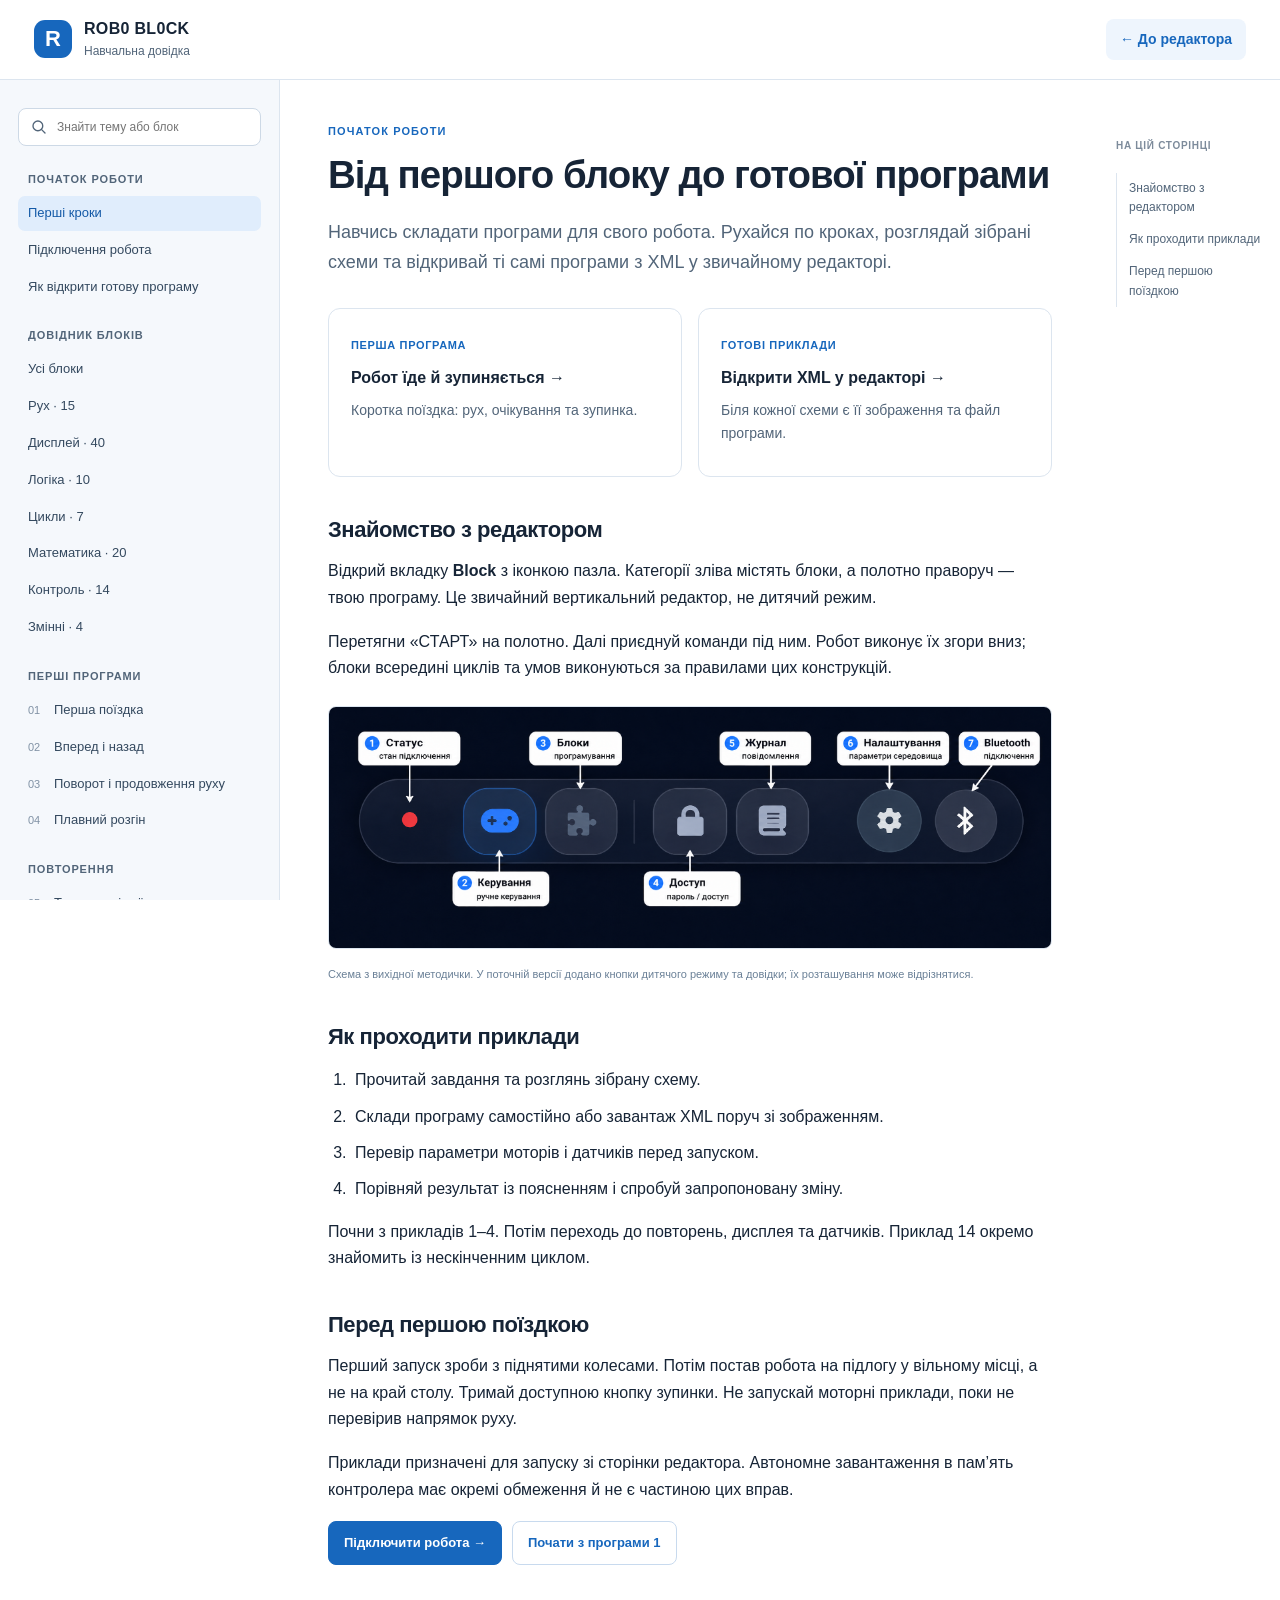
==== guide/index.html @ d167c44c "Add student guide, kids editor and multi-frame animation block" ====
<!doctype html>
<html lang="uk"><head><meta charset="utf-8"><meta name="viewport" content="width=device-width,initial-scale=1"><meta name="theme-color" content="#f5f8fc"><title>Методичка ROB0 BL0CK</title><link rel="stylesheet" href="guide.css"></head>
<body>
<a class="skip" href="#article">Перейти до матеріалу</a>
<header class="top"><a class="brand" href="#start"><span class="brand-mark">R</span><span>ROB0 BL0CK <small>Навчальна довідка</small></span></a><div class="top-actions"><a class="editor-link" href="../">← До редактора</a><button id="menuToggle" class="menu-toggle" aria-label="Відкрити зміст" aria-expanded="false" aria-controls="sidebar">☰</button></div></header>
<div class="layout"><aside id="sidebar" class="sidebar"><label class="search"><span aria-hidden="true"><svg viewBox="0 0 24 24" fill="none" stroke="currentColor" stroke-width="1.8" stroke-linecap="round"><circle cx="10.5" cy="10.5" r="6.5"/><path d="m15.5 15.5 4.5 4.5"/></svg></span><input id="search" type="search" placeholder="Знайти тему або блок" aria-label="Пошук у змісті"></label><nav id="navigation" aria-label="Зміст методички"></nav><p id="noResults" hidden>Нічого не знайдено. Спробуй «рух», «датчик» або «цикл».</p></aside>
<main id="article" tabindex="-1"><p>Завантаження методички…</p></main><aside class="on-page"><p>НА ЦІЙ СТОРІНЦІ</p><nav id="pageToc" aria-label="Розділи сторінки"></nav></aside></div>
<dialog id="imageDialog"><div class="dialog-bar"><strong>Зібрана програма</strong><button id="closeImage" aria-label="Закрити зображення">✕</button></div><div class="zoom-scroll"><img id="largeImage" alt="Збільшена схема програми"></div></dialog>
<link rel="stylesheet" href="block-reference.css?v=20261014-students-final">
<script src="block-reference.js?v=20261014-students-final"></script><script src="guide.js?v=20261014-students-final"></script></body></html>
---- guide/guide.css ----
:root{color-scheme:light;--ink:#162436;--muted:#526579;--line:#dce5ef;--blue:#1767bd;--pale:#eef5fd;--surface:#f5f8fc}*{box-sizing:border-box}html{scroll-behavior:smooth;scroll-padding-top:100px}body{margin:0;color:var(--ink);background:#fff;font-family:Inter,"Segoe UI",Arial,sans-serif;line-height:1.65}a{color:var(--blue);text-underline-offset:3px}button,input{font:inherit}button,a{touch-action:manipulation}button{cursor:pointer}button:focus-visible,a:focus-visible,input:focus-visible,summary:focus-visible{outline:3px solid #58a4f2;outline-offset:4px}.skip{position:fixed;top:-80px;left:16px;z-index:100;background:white;padding:12px}.skip:focus{top:8px}.top{height:80px;position:sticky;top:0;z-index:10;background:#fff;border-bottom:1px solid var(--line);display:flex;align-items:center;justify-content:space-between;padding:0 34px;gap:16px}.brand{text-decoration:none;display:flex;align-items:center;gap:12px;color:var(--ink);font-weight:750;letter-spacing:.02em;line-height:1.3}.brand small{display:block;font-size:12px;font-weight:500;letter-spacing:0;color:var(--muted);margin-top:4px}.brand-mark{background:#1767bd;color:white;width:38px;height:38px;display:grid;place-items:center;border-radius:11px;font-size:22px}.editor-link{text-decoration:none;font-size:14px;font-weight:600;padding:9px 14px;background:var(--pale);border-radius:8px}.top-actions{display:flex;gap:10px;align-items:center}.layout{display:grid;grid-template-columns:280px minmax(0,1080px) 180px;max-width:1640px;margin:auto;min-height:calc(100dvh - 80px)}.sidebar{position:sticky;top:80px;height:calc(100dvh - 80px);overflow:auto;border-right:1px solid var(--line);padding:28px 18px;background:var(--surface)}.search{display:flex;align-items:center;gap:8px;border:1px solid #cdd9e6;background:white;border-radius:8px;padding:8px 10px;margin-bottom:26px}.search span{font-size:23px;line-height:1;color:var(--muted)}.search input{border:0;width:100%;min-width:0;background:none;font-size:12px;color:var(--ink);padding:3px 0}.nav-group{margin-bottom:24px}.nav-group h2{font-size:11px;letter-spacing:.08em;text-transform:uppercase;color:var(--muted);margin:0 10px 9px;font-weight:750}.nav-link{display:flex;gap:9px;align-items:baseline;text-decoration:none;color:#34495f;font-size:13px;line-height:1.45;padding:8px 10px;border-radius:7px;margin:2px 0}.nav-link .num{font-variant-numeric:tabular-nums;color:#8192a5;font-size:11px;flex-shrink:0;width:17px}.nav-link:hover{background:#e8eff7}.nav-link[aria-current=page]{background:#e0edfc;color:#145aa7;font-weight:650}.sidebar-foot{font-size:11px;color:#748499;border-top:1px solid var(--line);padding:20px 10px 0}main{padding:42px 48px 64px;min-width:0}.eyebrow{font-size:11px;font-weight:750;color:var(--blue);text-transform:uppercase;letter-spacing:.1em;margin:0 0 12px}.breadcrumb{color:var(--muted);font-size:12px;margin-bottom:26px}.breadcrumb a{text-decoration:none}h1{font-size:clamp(28px,3vw,42px);font-weight:750;line-height:1.2;letter-spacing:-.025em;margin:0 0 20px}h2{font-size:22px;line-height:1.35;letter-spacing:-.02em;margin:38px 0 14px}h3{font-size:16px;margin:24px 0 8px}.lead{font-size:18px;color:var(--muted);max-width:770px;margin-bottom:26px}p{margin:12px 0 18px}ol,ul{padding-left:23px}li{padding-left:4px;margin:10px 0}.on-page{position:sticky;top:80px;height:max-content;padding:46px 16px;font-size:12px}.on-page p{font-size:10px;font-weight:750;letter-spacing:.07em;color:#7d8b9b}.on-page a{display:block;color:var(--muted);text-decoration:none;padding:6px 0 6px 12px;border-left:1px solid var(--line)}.on-page a:hover{color:var(--blue)}.intro-grid{display:grid;grid-template-columns:1fr 1fr;gap:16px;margin:30px 0}.intro-card{border:1px solid var(--line);border-radius:12px;padding:22px;background:#fff;text-decoration:none;color:var(--ink);display:block}.intro-card:hover{border-color:#7ba9db;background:#f8fbff}.intro-card small{font-size:11px;color:var(--blue);letter-spacing:.06em;font-weight:700}.intro-card h3{margin:8px 0}.intro-card p{font-size:14px;color:var(--muted);margin:8px 0}.notice{border-left:3px solid #78a9dd;padding:2px 0 2px 17px;margin:24px 0;color:#425871;font-size:14px}.program-figure{margin:20px 0 12px;border:1px solid var(--line);border-radius:12px;overflow:hidden;background:#f6f9fd}.figure-top{display:flex;justify-content:space-between;align-items:center;gap:12px;border-bottom:1px solid var(--line);padding:12px 18px;font-size:12px;color:var(--muted)}.figure-top span{display:flex;align-items:center;gap:8px}.live-dot{width:7px;height:7px;border-radius:50%;background:#3e9e72;display:inline-block}.figure-top button{background:none;border:0;color:var(--blue);font-size:12px;padding:4px}.image-area{display:flex;justify-content:center;align-items:flex-start;padding:26px 18px;overflow:auto;background:white}.image-area img{display:block;width:auto;max-width:100%;max-height:650px;object-fit:contain;cursor:zoom-in}.program-figure figcaption{padding:9px 18px;font-size:11px;color:#63768b;border-top:1px solid var(--line)}.download-row{display:flex;align-items:center;gap:10px;flex-wrap:wrap;margin:18px 0 24px}.button{background:#1767bd;color:#fff;border:1px solid #1767bd;border-radius:8px;display:inline-flex;align-items:center;justify-content:center;gap:8px;padding:10px 15px;font-size:13px;font-weight:650;text-decoration:none}.button.secondary{background:white;color:var(--blue);border-color:#c8daee}.file-hint{font-size:12px;color:var(--muted)}details{margin:24px 0;border:1px solid var(--line);border-radius:9px}summary{cursor:pointer;font-size:13px;font-weight:600;padding:13px 16px}pre{background:#f1f5fa;border-top:1px solid var(--line);font-size:11px;line-height:1.7;max-height:360px;overflow:auto;padding:18px;margin:0;white-space:pre-wrap;overflow-wrap:anywhere;color:#284461}code{font-family:Consolas,monospace;font-size:.9em}.steps{counter-reset:step;list-style:none;padding:0}.steps li{counter-increment:step;display:flex;gap:14px;align-items:flex-start;padding:14px 0;border-bottom:1px solid #edf1f6;margin:0}.steps li::before{content:counter(step);background:#eaf2fd;color:#1767bd;border-radius:50%;width:27px;height:27px;flex-shrink:0;text-align:center;line-height:27px;font-size:12px;font-weight:700}.steps span{font-size:15px;padding-top:1px}.pager{display:flex;justify-content:space-between;gap:22px;border-top:1px solid var(--line);padding-top:25px;margin-top:42px}.pager a{text-decoration:none;max-width:48%;font-size:14px;font-weight:600}.pager a:last-child{text-align:right;margin-left:auto}.pager small{display:block;color:var(--muted);font-size:10px;letter-spacing:.08em;text-transform:uppercase;font-weight:500;margin-bottom:6px}.menu-toggle{display:none;border:1px solid var(--line);border-radius:7px;background:white;padding:6px 11px}dialog{border:1px solid #cad8e7;border-radius:12px;padding:0;max-width:96vw;max-height:94dvh;width:max-content;background:white;color:var(--ink)}dialog::backdrop{background:#13283d99}.dialog-bar{display:flex;justify-content:space-between;gap:40px;align-items:center;padding:12px 18px;border-bottom:1px solid var(--line)}.dialog-bar button{border:0;background:#edf3fa;border-radius:6px;padding:4px 10px}.zoom-scroll{max-width:94vw;max-height:80dvh;overflow:auto;padding:20px}.zoom-scroll img{display:block;max-width:none;max-height:none}.interface-photo{max-width:100%;height:auto;border:1px solid var(--line);border-radius:8px}noscript{padding:24px}.empty-state{padding:20px} @media(min-width:1700px){main{padding:48px 60px}}@media(max-width:1190px){.layout{grid-template-columns:250px minmax(0,1fr)}.on-page{display:none}main{padding:36px}}@media(max-width:760px){.top{height:68px;padding:0 16px}.brand{font-size:14px}.brand-mark{width:32px;height:32px}.brand small{font-size:10px}.editor-link{font-size:11px;padding:8px}.menu-toggle{display:block}.layout{display:block;min-height:calc(100dvh - 68px)}.sidebar{display:none;position:fixed;top:68px;bottom:0;left:0;width:min(320px,90vw);height:calc(100dvh - 68px);z-index:9;box-shadow:12px 0 35px #18304720}.sidebar.open{display:block}main{padding:28px 20px 44px}h1{font-size:29px}.lead{font-size:16px}.intro-grid{grid-template-columns:1fr}.figure-top{padding:10px 12px;font-size:11px}.image-area{padding:20px 10px}.image-area img{max-height:560px}.button{padding:10px 12px;font-size:12px}.steps span{font-size:14px}.pager{gap:12px}.pager a{font-size:12px}}@media print{.top,.sidebar,.on-page,.download-row,.pager,details,.figure-top button{display:none}.layout{display:block}main{padding:0}.program-figure{break-inside:avoid}.image-area img{max-height:550px}}
---- guide/block-reference.css ----
/* Slim theme-matched scrollbars, preserving native touch and keyboard scrolling. */
.search{align-items:center;gap:8px}.search span{display:grid;place-items:center;width:20px;height:20px;flex:0 0 20px}.search svg{width:18px;height:18px;display:block}.search input{outline:none;line-height:20px;padding:0}.search input:focus-visible{outline:none}.search:focus-within{border-color:#568cc2;outline:2px solid #d9e9fb;outline-offset:2px}.figure-top{justify-content:flex-end;border-bottom:0;background:white;padding-bottom:0}
html,.sidebar,pre,.zoom-scroll,.image-area,.table-scroll{scrollbar-width:thin;scrollbar-color:#afc2d8 transparent}
@supports selector(::-webkit-scrollbar){html,.sidebar,pre,.zoom-scroll,.image-area,.table-scroll{scrollbar-width:auto;scrollbar-color:auto}}
.nav-link,.nav-link[aria-current=page]{font-weight:500;white-space:nowrap}.nav-link>span:last-child{min-width:0;overflow:hidden;text-overflow:ellipsis;white-space:nowrap}
::-webkit-scrollbar{width:8px;height:8px}::-webkit-scrollbar-track{background:transparent}::-webkit-scrollbar-thumb{background:#afc2d8;border:2px solid #f5f8fc;border-radius:20px}::-webkit-scrollbar-thumb:hover{background:#7e9dbc}::-webkit-scrollbar-button{display:none;width:0;height:0}::-webkit-scrollbar-corner{background:transparent}
.category-pills{display:flex;flex-wrap:wrap;gap:8px;margin:25px 0}.category-pills a{padding:7px 13px;border:1px solid #d4e1f0;border-radius:20px;text-decoration:none;font-size:12px;color:#425a74}.category-pills a[aria-current=page]{background:#1767bd;border-color:#1767bd;color:white}.catalog-count{font-size:13px;color:#526579}.block-cards{display:grid;grid-template-columns:repeat(2,minmax(0,1fr));gap:15px;margin-top:28px}.block-card{border:1px solid #dce5ef;border-radius:11px;overflow:hidden;text-decoration:none;color:#162436}.block-card:hover{border-color:#78a7d9;background:#fbfdff}.block-thumb{height:125px;background:#f5f8fc;display:flex;justify-content:center;align-items:center;padding:18px}.block-thumb img{max-width:100%;max-height:90px;object-fit:contain}.block-card>div:last-child{padding:16px 18px 20px}.block-card h3{margin:0 0 7px;font-size:16px}.block-card p{font-size:12px;color:#526579;margin:0;line-height:1.65}.status-warning,.status-neutral{font-size:11px;display:inline-block;margin-top:9px;color:#8b4c18}.status-neutral{color:#536c85}.field-table{width:100%;border-collapse:collapse;font-size:13px}.field-table th,.field-table td{padding:14px 16px;text-align:left;border:1px solid #dce5ef;vertical-align:top}.field-table thead th{background:#eef5fd}.field-table tbody th{width:30%;font-weight:600}.field-table small{display:block;font:11px Consolas,monospace;color:#6a8097;margin-top:5px}.field-table p{margin:7px 0 0;font-size:12px;color:#526579}.table-scroll{overflow:auto}.related-links a{display:block;font-size:13px;padding:5px 0}.technical-type{padding:0 16px;font-size:12px}.source-figure{margin:24px 0}.source-figure figcaption{font-size:11px;color:#6a8097;margin-top:8px}@media(max-width:760px){.block-cards{grid-template-columns:1fr}.field-table th,.field-table td{padding:10px}.block-thumb{height:110px}}
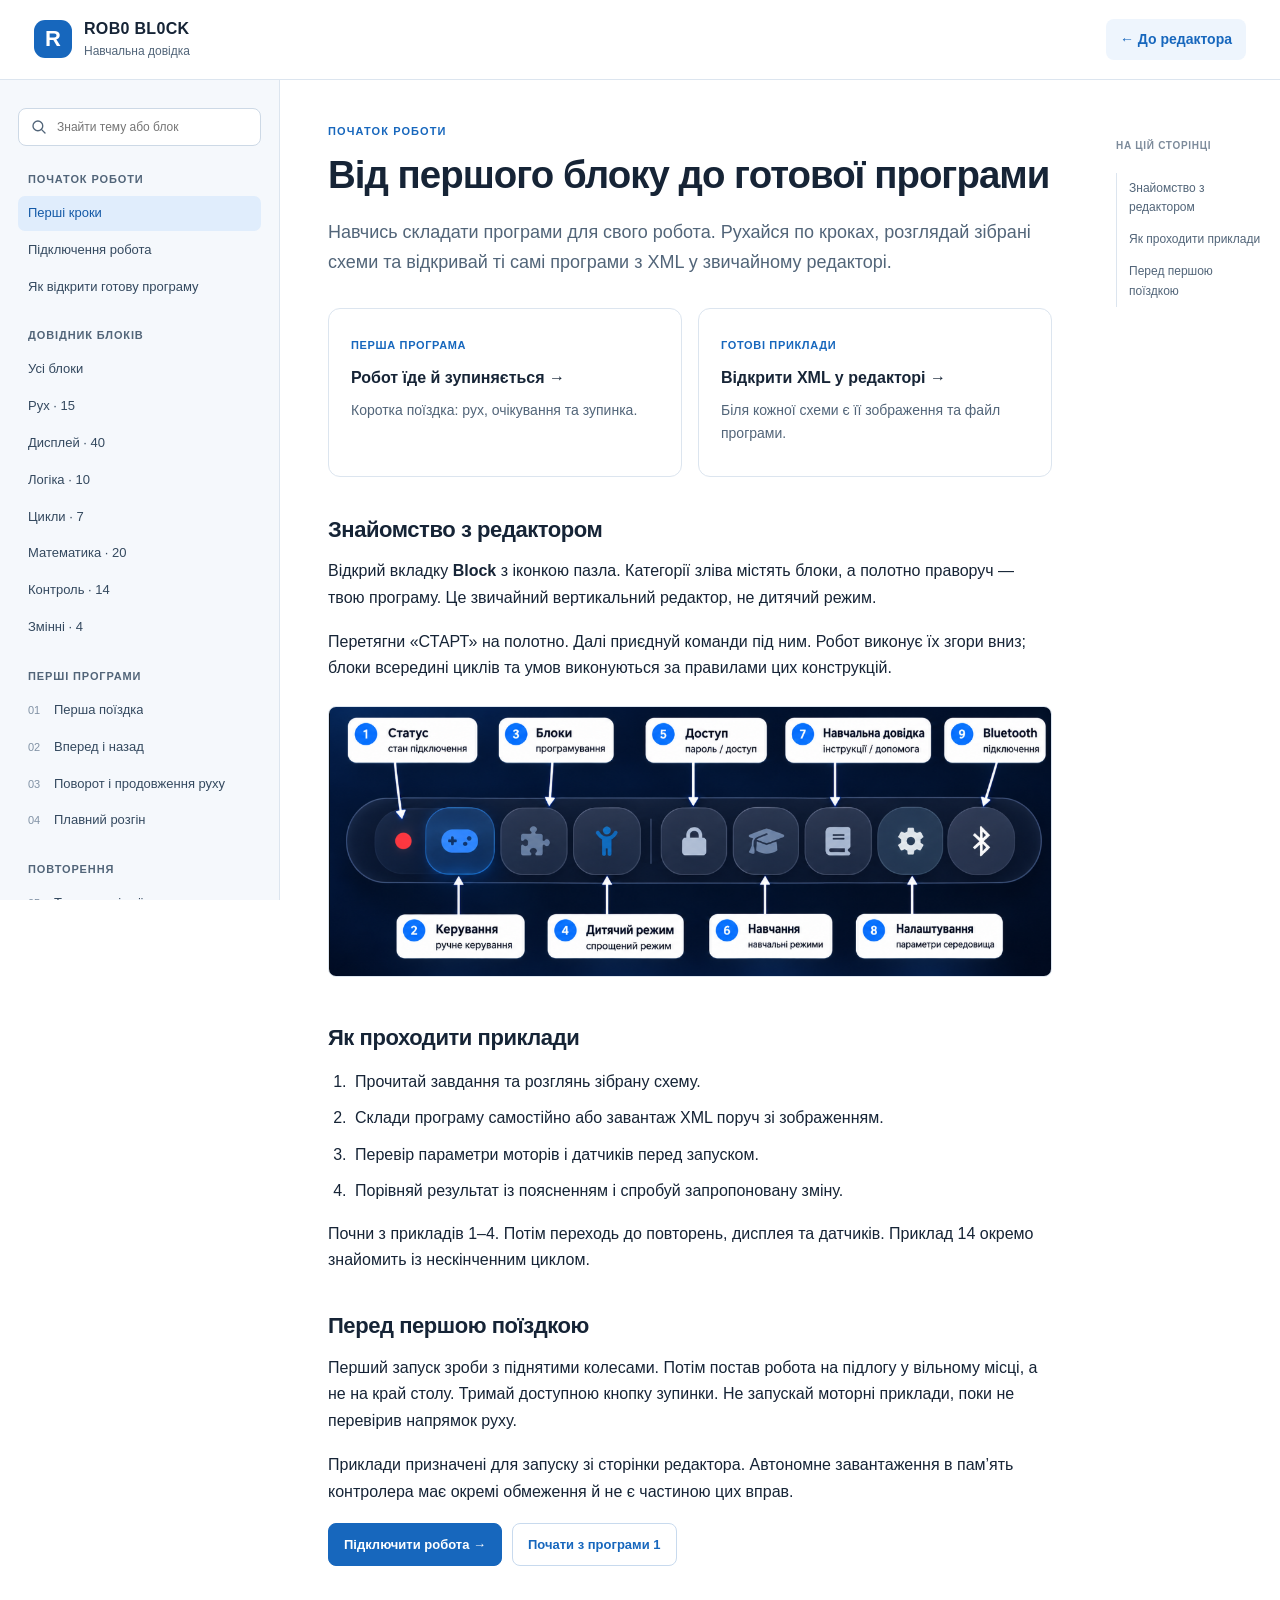
==== commit 10bc7b7e: "Update guide interface image and right-side mobile menu" ====
--- a/guide/index.html
+++ b/guide/index.html
@@ -6,5 +6,5 @@
 <div class="layout"><aside id="sidebar" class="sidebar"><label class="search"><span aria-hidden="true"><svg viewBox="0 0 24 24" fill="none" stroke="currentColor" stroke-width="1.8" stroke-linecap="round"><circle cx="10.5" cy="10.5" r="6.5"/><path d="m15.5 15.5 4.5 4.5"/></svg></span><input id="search" type="search" placeholder="Знайти тему або блок" aria-label="Пошук у змісті"></label><nav id="navigation" aria-label="Зміст методички"></nav><p id="noResults" hidden>Нічого не знайдено. Спробуй «рух», «датчик» або «цикл».</p></aside>
 <main id="article" tabindex="-1"><p>Завантаження методички…</p></main><aside class="on-page"><p>НА ЦІЙ СТОРІНЦІ</p><nav id="pageToc" aria-label="Розділи сторінки"></nav></aside></div>
 <dialog id="imageDialog"><div class="dialog-bar"><strong>Зібрана програма</strong><button id="closeImage" aria-label="Закрити зображення">✕</button></div><div class="zoom-scroll"><img id="largeImage" alt="Збільшена схема програми"></div></dialog>
-<link rel="stylesheet" href="block-reference.css?v=20261014-students-final">
-<script src="block-reference.js?v=20261014-students-final"></script><script src="guide.js?v=20261014-students-final"></script></body></html>
+<link rel="stylesheet" href="block-reference.css?v=20261014-menu-right">
+<script src="block-reference.js?v=20261014-students-final"></script><script src="guide.js?v=20261014-buddy"></script></body></html>
--- a/guide/block-reference.css
+++ b/guide/block-reference.css
@@ -3,5 +3,6 @@
 html,.sidebar,pre,.zoom-scroll,.image-area,.table-scroll{scrollbar-width:thin;scrollbar-color:#afc2d8 transparent}
 @supports selector(::-webkit-scrollbar){html,.sidebar,pre,.zoom-scroll,.image-area,.table-scroll{scrollbar-width:auto;scrollbar-color:auto}}
 .nav-link,.nav-link[aria-current=page]{font-weight:500;white-space:nowrap}.nav-link>span:last-child{min-width:0;overflow:hidden;text-overflow:ellipsis;white-space:nowrap}
+@media(max-width:760px){.sidebar{left:auto;right:0;box-shadow:-12px 0 35px #18304720}}
 ::-webkit-scrollbar{width:8px;height:8px}::-webkit-scrollbar-track{background:transparent}::-webkit-scrollbar-thumb{background:#afc2d8;border:2px solid #f5f8fc;border-radius:20px}::-webkit-scrollbar-thumb:hover{background:#7e9dbc}::-webkit-scrollbar-button{display:none;width:0;height:0}::-webkit-scrollbar-corner{background:transparent}
 .category-pills{display:flex;flex-wrap:wrap;gap:8px;margin:25px 0}.category-pills a{padding:7px 13px;border:1px solid #d4e1f0;border-radius:20px;text-decoration:none;font-size:12px;color:#425a74}.category-pills a[aria-current=page]{background:#1767bd;border-color:#1767bd;color:white}.catalog-count{font-size:13px;color:#526579}.block-cards{display:grid;grid-template-columns:repeat(2,minmax(0,1fr));gap:15px;margin-top:28px}.block-card{border:1px solid #dce5ef;border-radius:11px;overflow:hidden;text-decoration:none;color:#162436}.block-card:hover{border-color:#78a7d9;background:#fbfdff}.block-thumb{height:125px;background:#f5f8fc;display:flex;justify-content:center;align-items:center;padding:18px}.block-thumb img{max-width:100%;max-height:90px;object-fit:contain}.block-card>div:last-child{padding:16px 18px 20px}.block-card h3{margin:0 0 7px;font-size:16px}.block-card p{font-size:12px;color:#526579;margin:0;line-height:1.65}.status-warning,.status-neutral{font-size:11px;display:inline-block;margin-top:9px;color:#8b4c18}.status-neutral{color:#536c85}.field-table{width:100%;border-collapse:collapse;font-size:13px}.field-table th,.field-table td{padding:14px 16px;text-align:left;border:1px solid #dce5ef;vertical-align:top}.field-table thead th{background:#eef5fd}.field-table tbody th{width:30%;font-weight:600}.field-table small{display:block;font:11px Consolas,monospace;color:#6a8097;margin-top:5px}.field-table p{margin:7px 0 0;font-size:12px;color:#526579}.table-scroll{overflow:auto}.related-links a{display:block;font-size:13px;padding:5px 0}.technical-type{padding:0 16px;font-size:12px}.source-figure{margin:24px 0}.source-figure figcaption{font-size:11px;color:#6a8097;margin-top:8px}@media(max-width:760px){.block-cards{grid-template-columns:1fr}.field-table th,.field-table td{padding:10px}.block-thumb{height:110px}}
